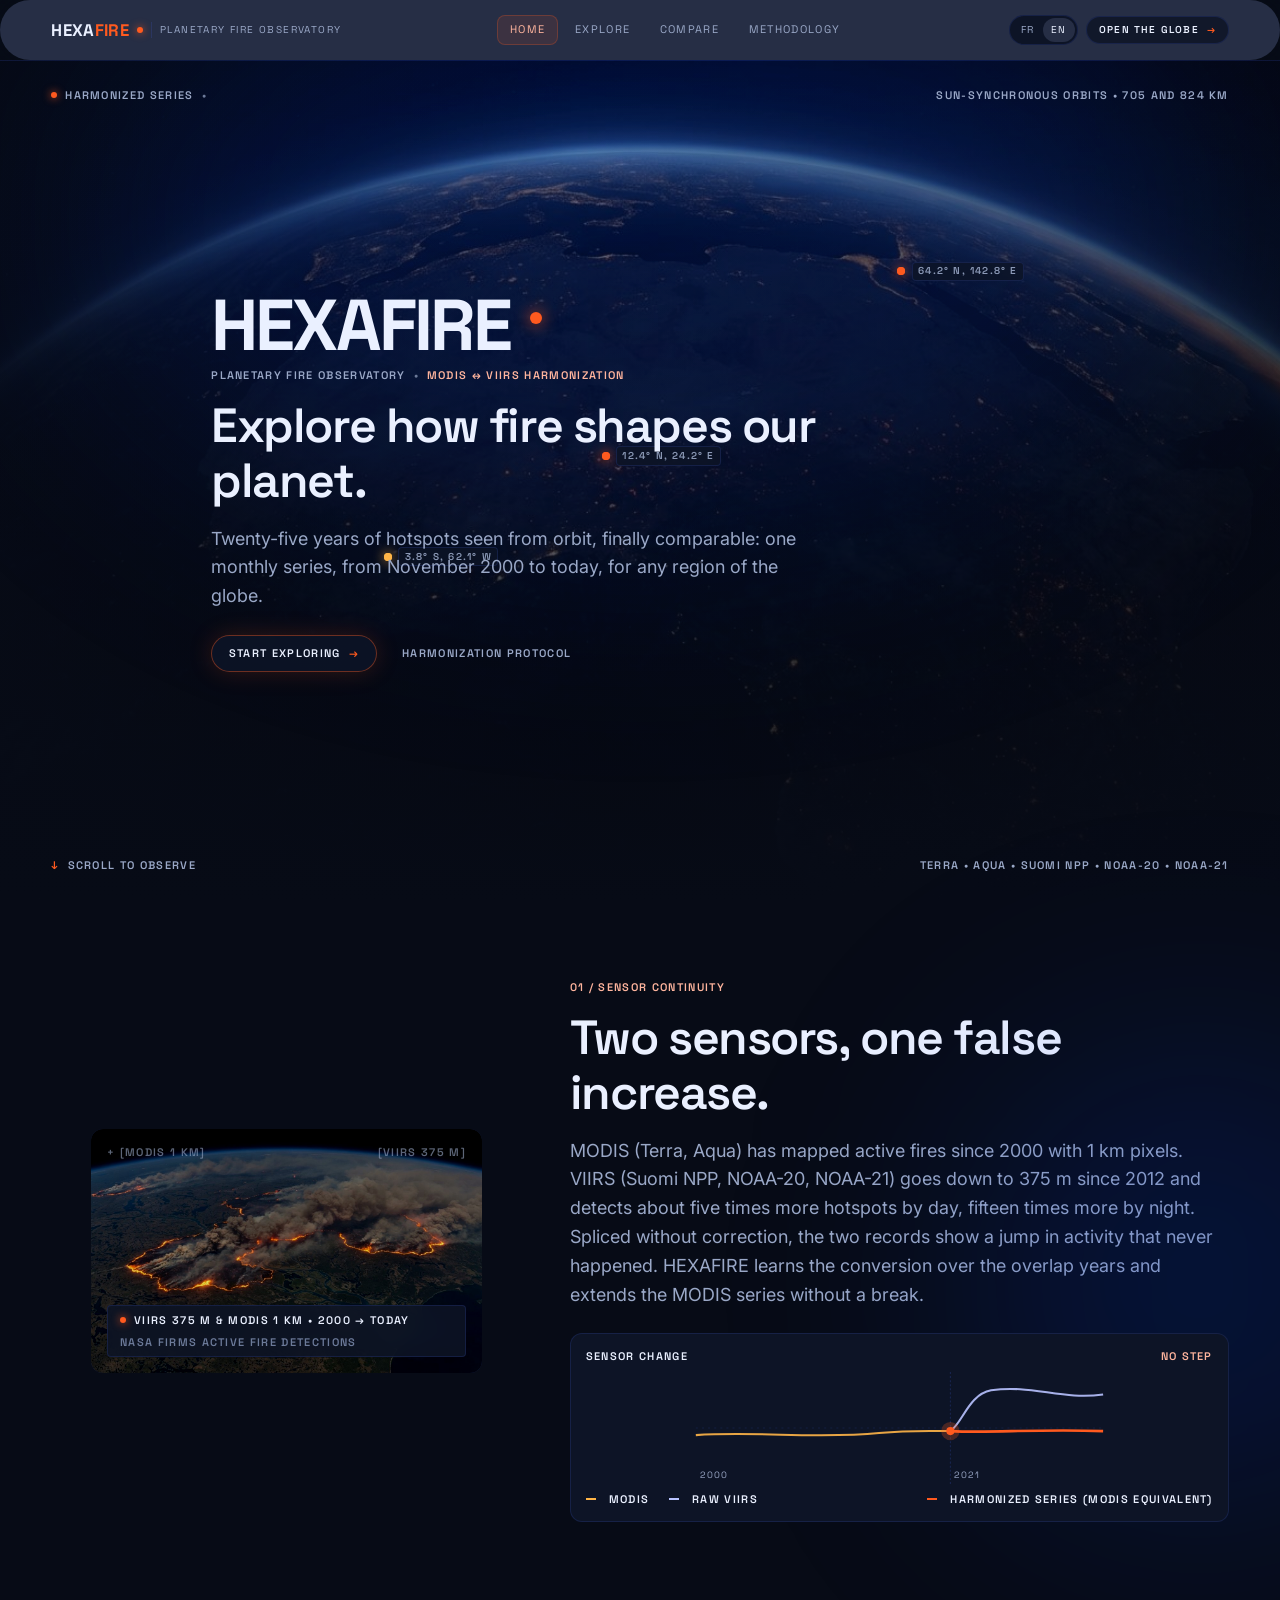
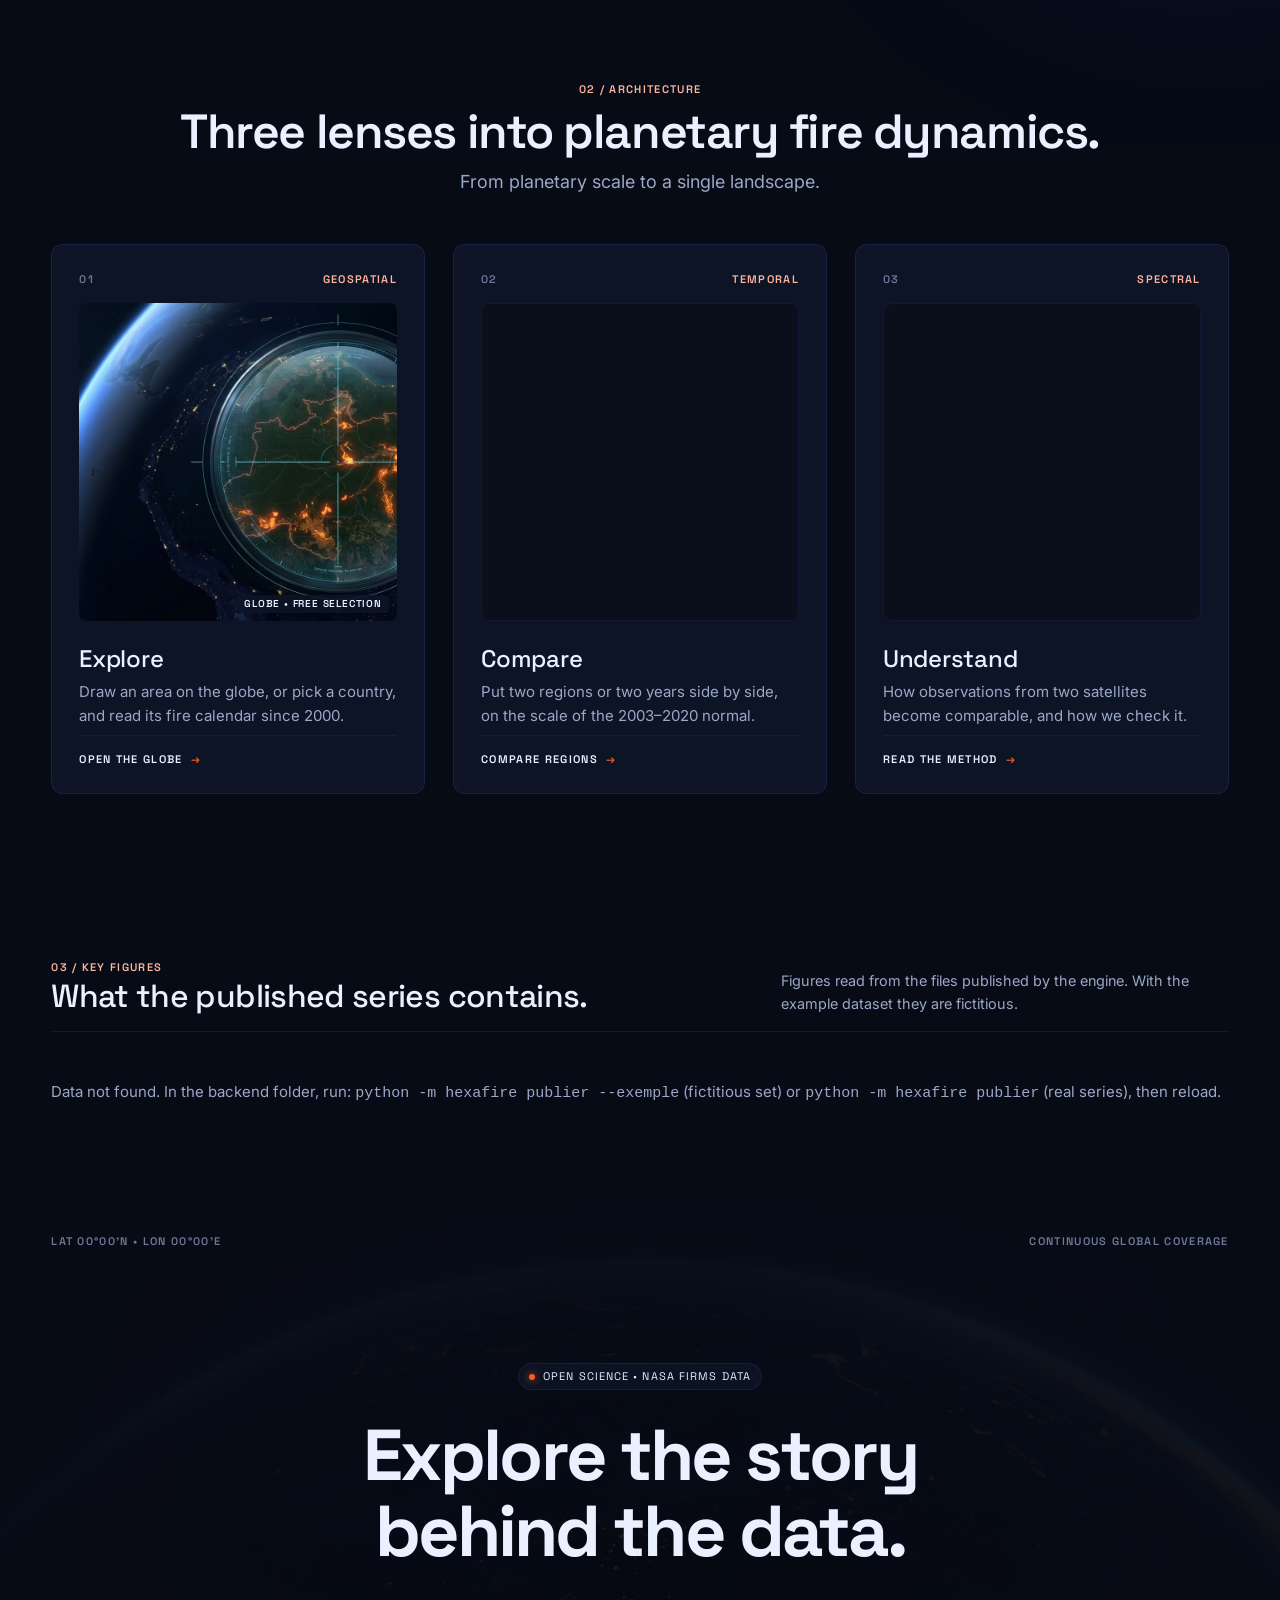
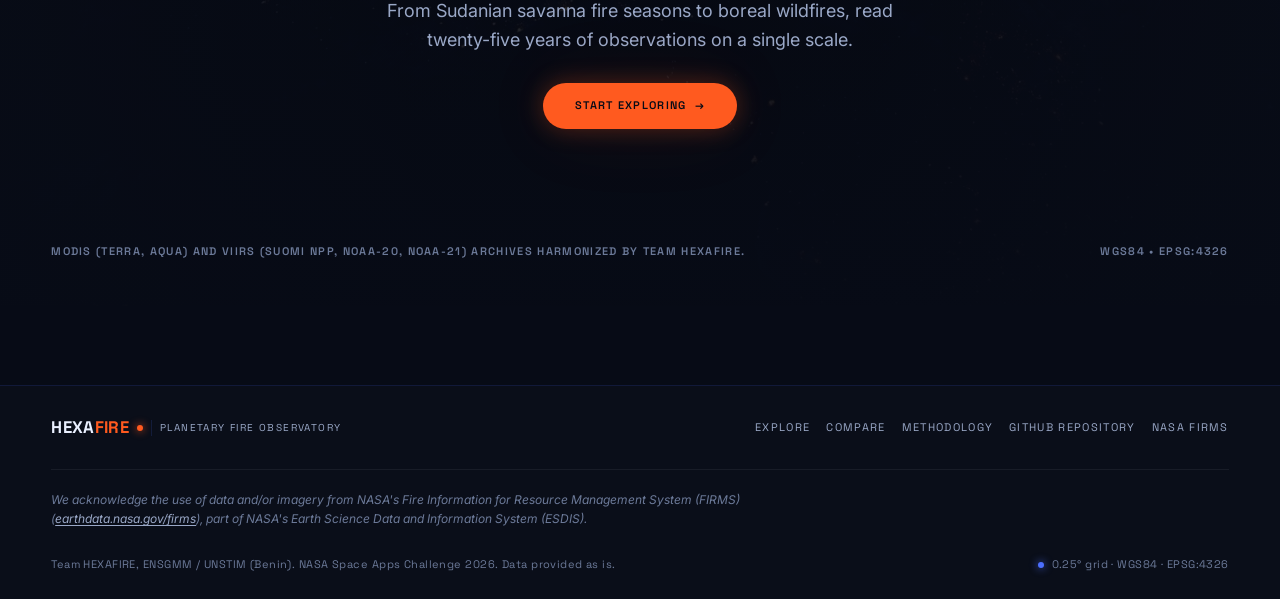
==== frontend/index.html @ 4bfbbeb6 "HEXAFIRE v2 : globe interactif, moteur adapté" ====
<!doctype html>
<html lang="fr">
<head>
  <meta charset="utf-8">
  <meta name="viewport" content="width=device-width, initial-scale=1">
  <title data-i18n-doc="home.doc">HEXAFIRE · Observatoire planétaire des feux</title>
  <meta name="description" content="HEXAFIRE : points chauds MODIS et VIIRS harmonisés, une seule série mensuelle de 2000 à aujourd'hui sur un globe interactif.">
  <link rel="icon" href="public/assets/icons/favicon.svg" type="image/svg+xml">
  <link rel="preconnect" href="https://fonts.googleapis.com"><link rel="preconnect" href="https://fonts.gstatic.com" crossorigin>
  <link href="https://fonts.googleapis.com/css2?family=Inter:wght@400;500;600&family=Space+Grotesk:wght@500;600;700&display=swap" rel="stylesheet">
  <link rel="stylesheet" href="src/styles/base.css">
  <link rel="stylesheet" href="src/styles/home.css">
</head>
<body data-page="home">
<header id="shell-header" class="site-header"></header>

<main class="home">
  <!-- 1. Héros -->
  <section class="hero">
    <img class="hero-bg" src="public/assets/images/earth-orbit.jpg" alt="" aria-hidden="true">
    <div class="hero-veil"></div>
    <div class="glow orbital" style="top:-10rem;left:50%;width:70rem;height:40rem;transform:translateX(-50%)"></div>
    <div class="hero-pips" aria-hidden="true">
      <span style="top:46%;left:47%"><i></i><b>12.4° N, 24.2° E</b></span>
      <span style="top:58%;left:30%"><i class="amber"></i><b>3.8° S, 62.1° W</b></span>
      <span style="top:24%;right:20%"><i></i><b>64.2° N, 142.8° E</b></span>
    </div>
    <div class="wrap hero-top telemetry">
      <span class="row"><span class="pip"></span><span data-i18n="home.top_left"></span><span class="dim">•</span><span class="soft" id="hero-months"></span></span>
      <span class="row hide-sm"><span data-i18n="home.top_right"></span></span>
    </div>
    <div class="wrap hero-body">
      <div class="brand-block">
        <div class="row"><span class="display">HEXAFIRE</span><span class="pip big"></span></div>
        <div class="telemetry row"><span data-i18n="shell.sub"></span><span class="dim">•</span><span class="soft" data-i18n="home.tagline"></span></div>
      </div>
      <h1 class="headline-xl" data-i18n="home.h1"></h1>
      <p class="lead" data-i18n="home.lead"></p>
      <div class="row hero-cta">
        <a class="btn btn-ember" href="explore.html"><span data-i18n="home.cta"></span><span class="arrow">→</span></a>
        <a class="btn btn-text" href="methodology.html" data-i18n="home.cta2"></a>
      </div>
    </div>
    <div class="wrap hero-bottom telemetry">
      <span class="row"><span class="bounce fire">↓</span><span data-i18n="home.scroll"></span></span>
      <span>TERRA • AQUA • SUOMI NPP • NOAA-20 • NOAA-21</span>
    </div>
  </section>

  <!-- 2. Le problème -->
  <section class="section wrap problem">
    <div class="glow orbital" style="right:-10rem;top:20%;width:30rem;height:30rem"></div>
    <div class="grid problem-grid">
      <figure class="card flat media">
        <img src="public/assets/images/wildfire-orbit.jpg" alt="" loading="lazy">
        <figcaption class="telemetry"><span class="row"><span class="pip pulse"></span><span data-i18n="home.fig1"></span></span><span class="dim" data-i18n="home.fig1b"></span></figcaption>
        <span class="tick tl telemetry">+ [MODIS 1 KM]</span><span class="tick tr telemetry">[VIIRS 375 M]</span>
      </figure>
      <div class="stack problem-text">
        <span class="eyebrow telemetry" data-i18n="home.s1_eyebrow"></span>
        <h2 class="headline-xl" data-i18n="home.s1_title"></h2>
        <p class="lead" data-i18n="home.s1_text"></p>
        <div class="card flat conv">
          <div class="row between telemetry"><span data-i18n="home.conv_title"></span><span class="soft" data-i18n="home.conv_right"></span></div>
          <svg viewBox="0 0 400 110" class="conv-svg" aria-hidden="true">
            <line x1="0" x2="400" y1="55" y2="55" stroke="rgba(76,111,255,.12)" stroke-dasharray="2 4"/>
            <line x1="250" x2="250" y1="0" y2="110" stroke="rgba(76,111,255,.2)" stroke-dasharray="2 2"/>
            <path d="M0 62 C 60 58, 120 66, 180 60 C 210 57, 230 58, 250 58" fill="none" stroke="#ffb547" stroke-width="2" opacity=".9"/>
            <path d="M250 58 C 262 50, 268 22, 290 18 C 330 12, 360 28, 400 22" fill="none" stroke="#b8c3ff" stroke-width="2" opacity=".9"/>
            <path d="M250 58 C 290 60, 330 56, 400 58" fill="none" stroke="#ff5a1f" stroke-width="2.6"/>
            <circle cx="250" cy="58" r="4" fill="#ff5a1f"/><circle cx="250" cy="58" r="9" fill="#ff5a1f" fill-opacity=".25"/>
            <text x="254" y="104" fill="#9aa8c7" font-size="9" font-family="Space Grotesk" letter-spacing="1">2021</text>
            <text x="4" y="104" fill="#9aa8c7" font-size="9" font-family="Space Grotesk" letter-spacing="1">2000</text>
          </svg>
          <div class="row between telemetry conv-legend">
            <span class="row"><span class="sw" style="background:#ffb547"></span>MODIS<span class="sw" style="background:#b8c3ff;margin-left:.75rem"></span><span data-i18n="home.conv_raw"></span></span>
            <span class="row starlight"><span class="sw" style="background:#ff5a1f"></span><span data-i18n="home.conv_harm"></span></span>
          </div>
        </div>
      </div>
    </div>
  </section>

  <!-- 3. Trois regards -->
  <section class="section wrap lenses">
    <div class="center stack" style="align-items:center;margin-bottom:var(--space-xl)">
      <span class="eyebrow telemetry" data-i18n="home.s2_eyebrow"></span>
      <h2 class="headline-xl" data-i18n="home.s2_title"></h2>
      <p class="lead" data-i18n="home.s2_text"></p>
    </div>
    <div class="grid grid-3">
      <a class="card lens" href="explore.html">
        <div class="row between telemetry"><span class="dim">01</span><span class="soft" data-i18n="home.l1_tag"></span></div>
        <div class="lens-visual"><img src="public/assets/images/earth-reticle.jpg" alt="" loading="lazy"><span class="tag telemetry" data-i18n="home.l1_cap"></span></div>
        <h3 class="headline-md" data-i18n="home.l1_title"></h3>
        <p class="muted" data-i18n="home.l1_text"></p>
        <span class="lens-link telemetry"><span data-i18n="home.l1_link"></span><span class="arrow fire">→</span></span>
      </a>
      <a class="card lens" href="compare.html">
        <div class="row between telemetry"><span class="dim">02</span><span class="soft" data-i18n="home.l2_tag"></span></div>
        <div class="lens-visual matrix" id="lens-matrix"></div>
        <h3 class="headline-md" data-i18n="home.l2_title"></h3>
        <p class="muted" data-i18n="home.l2_text"></p>
        <span class="lens-link telemetry"><span data-i18n="home.l2_link"></span><span class="arrow fire">→</span></span>
      </a>
      <a class="card lens" href="methodology.html">
        <div class="row between telemetry"><span class="dim">03</span><span class="soft" data-i18n="home.l3_tag"></span></div>
        <div class="lens-visual chart" id="lens-validation"></div>
        <h3 class="headline-md" data-i18n="home.l3_title"></h3>
        <p class="muted" data-i18n="home.l3_text"></p>
        <span class="lens-link telemetry"><span data-i18n="home.l3_link"></span><span class="arrow fire">→</span></span>
      </a>
    </div>
  </section>

  <!-- 4. Chiffres clés (depuis index.json) -->
  <section class="section wrap figures">
    <div class="section-head">
      <div><span class="eyebrow telemetry" data-i18n="home.s3_eyebrow"></span><h2 class="headline-lg" data-i18n="home.s3_title"></h2></div>
      <p data-i18n="home.s3_text"></p>
    </div>
    <div class="grid grid-4" id="figures"></div>
  </section>

  <!-- 5. Appel final -->
  <section class="final">
    <img class="hero-bg" src="public/assets/images/earth-orbit.jpg" alt="" aria-hidden="true" loading="lazy">
    <div class="final-veil"></div>
    <div class="wrap telemetry row between dim"><span>LAT 00°00'N • LON 00°00'E</span><span data-i18n="home.final_top"></span></div>
    <div class="wrap final-body">
      <span class="chip starlight"><span class="pip pulse"></span><span data-i18n="home.final_chip"></span></span>
      <h2 class="display" data-i18n="home.final_title"></h2>
      <p class="lead" data-i18n="home.final_text"></p>
      <a class="btn btn-primary" href="explore.html" style="padding:.9rem 2rem"><span data-i18n="home.cta"></span><span class="arrow">→</span></a>
    </div>
    <div class="wrap telemetry row between dim"><span data-i18n="home.final_bottom"></span><span>WGS84 • EPSG:4326</span></div>
  </section>
</main>

<footer id="shell-footer" class="site-footer"></footer>
<script type="module" src="src/pages/Home/home.js"></script>
</body>
</html>
---- frontend/src/styles/base.css ----
/* HEXAFIRE, styles communs : remise à zéro, typographie, coquille (en-tête, pied), composants. */
@import url("tokens.css");

*, *::before, *::after { box-sizing: border-box; }
html { -webkit-text-size-adjust: 100%; scroll-behavior: smooth; }
body {
  margin: 0; min-height: 100vh; background: var(--void); color: var(--starlight);
  font-family: var(--font-body); font-size: 15px; line-height: 1.6; -webkit-font-smoothing: antialiased;
  overscroll-behavior-y: none;
}
body.noscroll { overflow: hidden; }
img, svg, canvas { display: block; max-width: 100%; }
a { color: inherit; text-decoration: none; }
button { font: inherit; color: inherit; background: none; border: 0; cursor: pointer; padding: 0; }
button:disabled { opacity: .45; cursor: default; }
input, select, textarea { font: inherit; color: var(--starlight); }
h1, h2, h3, h4 { font-family: var(--font-display); margin: 0; letter-spacing: -0.02em; line-height: 1.15; }
p { margin: 0; }
::selection { background: var(--fire); color: var(--void); }
:focus-visible { outline: 2px solid var(--orbital); outline-offset: 2px; border-radius: var(--r); }
[hidden] { display: none !important; }

/* ---------- Typographie utilitaire ---------- */
.display { font-family: var(--font-display); font-weight: 700; font-size: clamp(2.5rem, 6vw, 4.5rem); letter-spacing: -0.04em; line-height: 1.05; }
.headline-xl { font-family: var(--font-display); font-weight: 600; font-size: clamp(2rem, 4vw, 3rem); letter-spacing: -0.03em; line-height: 1.15; }
.headline-lg { font-family: var(--font-display); font-weight: 500; font-size: clamp(1.5rem, 2.6vw, 2rem); letter-spacing: -0.02em; }
.headline-md { font-family: var(--font-display); font-weight: 500; font-size: 1.5rem; letter-spacing: -0.01em; }
.lead { font-size: 1.125rem; line-height: 1.6; color: var(--atmosphere); }
.muted { color: var(--atmosphere); }
.dim { color: var(--atmosphere-dim); }
.telemetry { font-family: var(--font-mono); font-size: 11px; font-weight: 600; letter-spacing: 0.12em; text-transform: uppercase; line-height: 1.3; }
.caps { font-family: var(--font-mono); font-size: 12px; font-weight: 500; letter-spacing: 0.08em; text-transform: uppercase; }
.num { font-family: var(--font-display); font-variant-numeric: tabular-nums; }
.fire { color: var(--fire); } .amber { color: var(--amber); } .orbital { color: var(--orbital-soft); } .soft { color: var(--fire-soft); }

/* ---------- Mise en page ---------- */
.wrap { width: 100%; max-width: var(--content-max); margin-inline: auto; padding-inline: var(--margin); }
.section { padding-block: var(--space-2xl); }
.section-head { display: flex; flex-wrap: wrap; align-items: flex-end; justify-content: space-between; gap: var(--space-md); padding-bottom: var(--space-md); border-bottom: 1px solid var(--hairline); margin-bottom: var(--space-xl); }
.section-head p { max-width: 28rem; color: var(--atmosphere); font-size: .9rem; }
.eyebrow { display: inline-flex; align-items: center; gap: var(--space-sm); color: var(--fire-soft); }
.grid { display: grid; gap: var(--space-lg); }
.grid-2 { grid-template-columns: repeat(auto-fit, minmax(min(100%, 20rem), 1fr)); }
.grid-3 { grid-template-columns: repeat(auto-fit, minmax(min(100%, 17rem), 1fr)); }
.grid-4 { grid-template-columns: repeat(auto-fit, minmax(min(100%, 11rem), 1fr)); }
.row { display: flex; flex-wrap: wrap; align-items: center; gap: var(--space-sm); }
.between { justify-content: space-between; }
.center { justify-content: center; text-align: center; }
.stack { display: flex; flex-direction: column; gap: var(--space-sm); }

/* ---------- Pastilles / puces ---------- */
.pip { display: inline-block; width: 6px; height: 6px; border-radius: 50%; background: var(--fire); box-shadow: 0 0 8px var(--fire); flex: none; }
.pip.amber { background: var(--amber); box-shadow: 0 0 8px var(--amber); }
.pip.orbital { background: var(--orbital); box-shadow: 0 0 8px var(--orbital); }
.pip.pulse { animation: pulse 2s ease-in-out infinite; }
@keyframes pulse { 0%, 100% { opacity: 1; } 50% { opacity: .35; } }
@keyframes ping { 0% { transform: scale(1); opacity: .8; } 100% { transform: scale(2.6); opacity: 0; } }
.chip { display: inline-flex; align-items: center; gap: var(--space-sm); padding: .3rem .7rem; border-radius: var(--r-full); background: rgba(13, 20, 38, .8); box-shadow: inset 0 0 0 1px var(--border-orbital); backdrop-filter: blur(8px); font-family: var(--font-mono); font-size: 11px; letter-spacing: .1em; text-transform: uppercase; color: var(--atmosphere); white-space: nowrap; }
.chip.fire { color: var(--fire); box-shadow: inset 0 0 0 1px var(--border-thermal); background: rgba(255, 90, 31, .08); }
.chip.starlight { color: var(--starlight); }
.tag { display: inline-block; padding: .15rem .45rem; border-radius: var(--r); background: var(--surface-highest); font-family: var(--font-mono); font-size: 10px; letter-spacing: .08em; text-transform: uppercase; color: var(--atmosphere); }
.tag.fire { background: rgba(255, 90, 31, .18); color: var(--fire-soft); }
.tag.orbital { background: rgba(76, 111, 255, .18); color: var(--orbital-soft); }

/* ---------- Boutons ---------- */
.btn { display: inline-flex; align-items: center; justify-content: center; gap: var(--space-sm); padding: .6rem 1.1rem; border-radius: var(--r-full); font-family: var(--font-mono); font-size: 11px; font-weight: 600; letter-spacing: .12em; text-transform: uppercase; transition: box-shadow .25s, background .25s, color .25s, transform .15s; white-space: nowrap; }
.btn-primary { background: var(--fire); color: var(--void); box-shadow: var(--glow-fire); }
.btn-primary:hover:not(:disabled) { box-shadow: var(--glow-fire-strong); filter: brightness(1.08); }
.btn-ghost { background: rgba(13, 20, 38, .85); color: var(--starlight); box-shadow: inset 0 0 0 1px var(--border-orbital); }
.btn-ghost:hover:not(:disabled) { box-shadow: inset 0 0 0 1px var(--border-orbital-strong), var(--glow-orbital); }
.btn-ember { background: rgba(13, 20, 38, .9); color: var(--starlight); box-shadow: inset 0 0 0 1px rgba(255, 90, 31, .4), 0 0 24px rgba(255, 90, 31, .18); }
.btn-ember:hover:not(:disabled) { box-shadow: inset 0 0 0 1px rgba(255, 90, 31, .8), 0 0 36px rgba(255, 90, 31, .35); }
.btn-text { color: var(--atmosphere); padding-inline: .6rem; }
.btn-text:hover:not(:disabled) { color: var(--starlight); }
.btn-sm { padding: .4rem .8rem; font-size: 10px; }
.btn .arrow { color: var(--fire); transition: transform .2s; }
.btn:hover .arrow { transform: translateX(3px); }
.btn-primary .arrow { color: var(--void); }
.icon-btn { width: 2rem; height: 2rem; border-radius: var(--r-lg); display: inline-grid; place-items: center; color: var(--atmosphere); transition: background .2s, color .2s; }
.icon-btn:hover:not(:disabled) { background: var(--surface-high); color: var(--starlight); }
.icon-btn svg { width: 18px; height: 18px; }

/* Segments (groupes d'options) */
.seg { display: inline-flex; align-items: center; gap: 2px; padding: 3px; border-radius: var(--r-xl); background: rgba(13, 20, 38, .9); box-shadow: inset 0 0 0 1px var(--border-orbital); backdrop-filter: blur(12px); }
.seg button { display: inline-flex; align-items: center; gap: .4rem; padding: .4rem .75rem; border-radius: var(--r-lg); font-family: var(--font-mono); font-size: 11px; letter-spacing: .1em; text-transform: uppercase; color: var(--atmosphere); transition: background .2s, color .2s, box-shadow .2s; }
.seg button svg { width: 16px; height: 16px; }
.seg button:hover:not(:disabled) { color: var(--starlight); background: rgba(38, 46, 69, .5); }
.seg button.active { color: var(--starlight); background: var(--surface-highest); }
.seg button.active svg { color: var(--fire); }
.seg.thermal button.active { background: var(--fire); color: var(--void); box-shadow: 0 0 14px rgba(255, 90, 31, .35); }
.seg.thermal button.active svg { color: var(--void); }

/* ---------- Champs ---------- */
.field { display: flex; flex-direction: column; gap: .3rem; min-width: 0; }
.field > span { font-family: var(--font-mono); font-size: 10px; letter-spacing: .1em; text-transform: uppercase; color: var(--atmosphere); }
.input, .select { width: 100%; min-width: 0; padding: .5rem .7rem; border-radius: var(--r-md); background: var(--void); border: 1px solid var(--border-orbital); color: var(--starlight); font-family: var(--font-mono); font-size: 13px; transition: border-color .2s, box-shadow .2s; }
.input:focus, .select:focus { outline: none; border-color: var(--orbital); box-shadow: 0 0 0 3px rgba(76, 111, 255, .15); }
.select { appearance: none; background-image: linear-gradient(45deg, transparent 50%, var(--atmosphere) 50%), linear-gradient(135deg, var(--atmosphere) 50%, transparent 50%); background-position: calc(100% - 14px) 55%, calc(100% - 9px) 55%; background-size: 5px 5px; background-repeat: no-repeat; padding-right: 1.8rem; }
.select option { background: var(--surface-low); color: var(--starlight); }
input[type="range"] { width: 100%; accent-color: var(--fire); }

/* ---------- Cartes / panneaux ---------- */
.card { position: relative; background: var(--surface-low); border-radius: var(--r-xl); box-shadow: inset 0 0 0 1px var(--border-orbital); padding: var(--space-lg); transition: box-shadow .3s; }
.card:hover { box-shadow: inset 0 0 0 1px var(--border-thermal); }
.card.flat:hover { box-shadow: inset 0 0 0 1px var(--border-orbital); }
.card-head { display: flex; align-items: center; justify-content: space-between; gap: var(--space-sm); margin-bottom: var(--space-md); }
.pane { background: rgba(13, 20, 38, .85); backdrop-filter: blur(16px); border-radius: var(--r-xl); box-shadow: inset 0 0 0 1px var(--border-orbital); }
.hr-gradient { height: 1px; background: linear-gradient(90deg, var(--border-orbital-strong), transparent); border: 0; margin: 0; }

/* Indicateurs */
.stat { display: flex; flex-direction: column; gap: .15rem; }
.stat .label { font-family: var(--font-mono); font-size: 10px; letter-spacing: .12em; text-transform: uppercase; color: var(--atmosphere); }
.stat .value { font-family: var(--font-display); font-size: 1.5rem; font-weight: 600; letter-spacing: -0.02em; line-height: 1.1; font-variant-numeric: tabular-nums; }
.stat .ctx { font-family: var(--font-mono); font-size: 11px; color: var(--atmosphere-dim); letter-spacing: .04em; }
.bar { width: 100%; height: 4px; border-radius: var(--r-full); background: var(--surface-highest); overflow: hidden; }
.bar > i { display: block; height: 100%; border-radius: var(--r-full); background: var(--fire); transition: width .5s ease; }

/* Tableaux */
table { width: 100%; border-collapse: collapse; font-size: .85rem; }
th, td { text-align: left; padding: .45rem .6rem; border-bottom: 1px solid var(--hairline); }
th { font-family: var(--font-mono); font-size: 10px; letter-spacing: .1em; text-transform: uppercase; color: var(--atmosphere); font-weight: 600; }
td.num, th.num { text-align: right; font-family: var(--font-mono); font-variant-numeric: tabular-nums; }
td.ok { color: #7ee2a0; } td.ko { color: var(--error); }

/* Infobulle */
#tooltip { position: fixed; z-index: 100; pointer-events: none; max-width: 280px; padding: .5rem .7rem; border-radius: var(--r-md); background: rgba(13, 20, 38, .96); color: var(--starlight); font-size: 12px; line-height: 1.45; box-shadow: inset 0 0 0 1px var(--border-orbital), 0 10px 30px rgba(0, 0, 0, .5); backdrop-filter: blur(10px); }
#tooltip strong { font-family: var(--font-display); }

/* Légendes */
.legend { display: flex; flex-wrap: wrap; gap: .4rem 1rem; font-family: var(--font-mono); font-size: 11px; color: var(--atmosphere); align-items: center; }
.legend i { display: inline-block; width: 12px; height: 12px; border-radius: 2px; vertical-align: middle; margin-right: 5px; box-shadow: inset 0 0 0 1px rgba(255, 255, 255, .12); }

/* Lueurs d'ambiance */
.glow { position: absolute; border-radius: 50%; pointer-events: none; filter: blur(120px); }
.glow.orbital { background: rgba(0, 58, 207, .18); }
.glow.fire { background: rgba(255, 90, 31, .12); }

/* ---------- Coquille : en-tête ---------- */
.site-header { position: sticky; top: 0; z-index: 50; background: rgba(7, 11, 22, .82); backdrop-filter: blur(20px); box-shadow: 0 1px 0 var(--border-orbital); }
.site-header .bar { height: 3.75rem; display: flex; align-items: center; justify-content: space-between; gap: var(--gutter); }
.brand { display: flex; align-items: center; gap: var(--space-sm); }
.brand .name { font-family: var(--font-display); font-weight: 700; letter-spacing: .02em; font-size: 1.05rem; color: var(--starlight); }
.brand .name b { color: var(--fire); font-weight: 700; }
.brand .sub { display: none; font-family: var(--font-mono); font-size: 10px; letter-spacing: .14em; text-transform: uppercase; color: var(--atmosphere); padding-left: var(--space-sm); border-left: 1px solid var(--border-orbital); }
.site-nav { display: none; align-items: center; gap: var(--space-xs); }
.site-nav a { padding: .4rem .8rem; border-radius: var(--r-lg); font-family: var(--font-mono); font-size: 11px; letter-spacing: .12em; text-transform: uppercase; color: var(--atmosphere); transition: color .2s, background .2s; }
.site-nav a:hover { color: var(--starlight); background: rgba(255, 255, 255, .04); }
.site-nav a[aria-current="page"] { color: var(--fire-soft); background: rgba(255, 90, 31, .1); box-shadow: inset 0 0 0 1px rgba(255, 90, 31, .25); }
.header-tools { display: flex; align-items: center; gap: var(--space-sm); }
.lang { display: inline-flex; padding: 3px; border-radius: var(--r-full); background: var(--surface-low); box-shadow: inset 0 0 0 1px var(--border-orbital); }
.lang button { padding: .25rem .55rem; border-radius: var(--r-full); font-family: var(--font-mono); font-size: 10px; letter-spacing: .1em; color: var(--atmosphere); }
.lang button.active { background: var(--surface-highest); color: var(--starlight); }
.menu-btn { display: inline-grid; }
.mobile-nav { display: none; flex-direction: column; padding: var(--space-sm) var(--margin) var(--space-md); gap: 2px; border-top: 1px solid var(--hairline); }
.mobile-nav.open { display: flex; }
.mobile-nav a { padding: .6rem .5rem; font-family: var(--font-mono); font-size: 12px; letter-spacing: .12em; text-transform: uppercase; color: var(--atmosphere); border-radius: var(--r-lg); }
.mobile-nav a[aria-current="page"] { color: var(--fire-soft); }
.banner-example { background: rgba(255, 181, 71, .12); color: var(--amber); text-align: center; padding: .35rem var(--margin); font-family: var(--font-mono); font-size: 11px; letter-spacing: .1em; text-transform: uppercase; box-shadow: inset 0 -1px 0 rgba(255, 181, 71, .25); }
@media (min-width: 768px) { .site-nav { display: flex; } .menu-btn { display: none; } .mobile-nav { display: none !important; } .brand .sub { display: inline; } }

/* ---------- Coquille : pied ---------- */
.site-footer { margin-top: var(--space-2xl); box-shadow: 0 -1px 0 var(--border-orbital); background: var(--surface-lowest); }
.site-footer .top { display: flex; flex-wrap: wrap; align-items: center; justify-content: space-between; gap: var(--space-md); padding-block: var(--space-lg); border-bottom: 1px solid var(--hairline); }
.site-footer .links { display: flex; flex-wrap: wrap; gap: var(--space-md); font-family: var(--font-mono); font-size: 11px; letter-spacing: .12em; text-transform: uppercase; }
.site-footer .links a { color: var(--atmosphere); } .site-footer .links a:hover { color: var(--starlight); }
.site-footer .bottom { display: flex; flex-wrap: wrap; justify-content: space-between; gap: var(--space-sm); padding-block: var(--space-lg); font-family: var(--font-mono); font-size: 11px; color: var(--atmosphere-dim); letter-spacing: .04em; line-height: 1.5; }
.site-footer .ack { max-width: 48rem; font-family: var(--font-body); font-size: 12px; color: var(--atmosphere-dim); font-style: italic; }
.site-footer .ack a { color: var(--atmosphere); text-decoration: underline; text-underline-offset: 2px; }

/* ---------- Divers ---------- */
.sr-only { position: absolute; width: 1px; height: 1px; overflow: hidden; clip: rect(0 0 0 0); white-space: nowrap; }
.notice { padding: var(--space-md); border-radius: var(--r-lg); background: rgba(255, 180, 171, .08); box-shadow: inset 0 0 0 1px rgba(255, 180, 171, .25); color: var(--error); font-size: .9rem; }
.notice code { font-family: var(--font-mono); color: var(--starlight); }
.skeleton { background: linear-gradient(90deg, var(--surface-low), var(--surface-high), var(--surface-low)); background-size: 200% 100%; animation: shimmer 1.6s infinite; border-radius: var(--r-lg); }
@keyframes shimmer { to { background-position: -200% 0; } }
@media (prefers-reduced-motion: reduce) { *, *::before, *::after { animation-duration: .01ms !important; transition-duration: .01ms !important; } html { scroll-behavior: auto; } }
---- frontend/src/styles/home.css ----
/* Page d'accueil éditoriale. */
.home { overflow: hidden; }
.hide-sm { display: none; } @media (min-width: 768px) { .hide-sm { display: flex; } }

/* Héros */
.hero { position: relative; min-height: calc(100vh - 3.75rem); display: flex; flex-direction: column; justify-content: space-between; overflow: hidden; }
.hero-bg { position: absolute; inset: 0; width: 100%; height: 100%; object-fit: cover; object-position: center; opacity: .75; filter: brightness(.9) contrast(1.08); }
.hero-veil { position: absolute; inset: 0; background: linear-gradient(to top, var(--void) 0%, rgba(7, 11, 22, .45) 45%, transparent 100%), linear-gradient(to right, rgba(7, 11, 22, .85), transparent 45%, rgba(7, 11, 22, .6)); }
.hero-pips { position: absolute; inset: 0; pointer-events: none; display: none; }
@media (min-width: 640px) { .hero-pips { display: block; } }
.hero-pips span { position: absolute; display: flex; align-items: center; gap: .4rem; }
.hero-pips i { position: relative; width: 8px; height: 8px; border-radius: 50%; background: var(--fire); box-shadow: 0 0 12px var(--fire); }
.hero-pips i::after { content: ""; position: absolute; inset: 0; border-radius: 50%; background: var(--fire); animation: ping 2.4s ease-out infinite; }
.hero-pips i.amber { background: var(--amber); box-shadow: 0 0 12px var(--amber); } .hero-pips i.amber::after { background: var(--amber); }
.hero-pips b { font-family: var(--font-mono); font-size: 10px; font-weight: 600; letter-spacing: .12em; color: rgba(154, 168, 199, .9); background: rgba(13, 20, 38, .8); padding: .1rem .4rem; border-radius: var(--r); box-shadow: inset 0 0 0 1px var(--border-orbital); backdrop-filter: blur(6px); }
.hero-top, .hero-bottom { position: relative; z-index: 2; display: flex; justify-content: space-between; align-items: center; gap: var(--space-md); color: var(--atmosphere); padding-block: var(--space-lg); }
.hero-body { position: relative; z-index: 2; display: flex; flex-direction: column; align-items: flex-start; gap: var(--space-md); max-width: 60rem; margin-block: auto; padding-block: var(--space-xl); }
.brand-block .pip.big { width: 12px; height: 12px; margin-left: .75rem; margin-top: -1rem; box-shadow: 0 0 16px var(--fire); }
.brand-block .telemetry { color: var(--atmosphere); margin-top: .25rem; }
.hero-body h1 { max-width: 44rem; }
.hero-body .lead { max-width: 38rem; }
.hero-cta { gap: var(--space-md); padding-top: var(--space-sm); }
.bounce { display: inline-block; animation: bounce 1.6s infinite; }
@keyframes bounce { 0%, 100% { transform: translateY(-2px); } 50% { transform: translateY(3px); } }

/* Le problème */
.problem { position: relative; }
.problem-grid { grid-template-columns: 1fr; align-items: center; }
@media (min-width: 1024px) { .problem-grid { grid-template-columns: 5fr 7fr; gap: var(--space-xl); } }
.media { padding: 0; overflow: hidden; }
.media img { width: 100%; aspect-ratio: 16 / 10; object-fit: cover; filter: brightness(.88) contrast(1.12); transition: transform .7s; }
.media:hover img { transform: scale(1.02); }
.media figcaption { position: absolute; left: var(--space-md); right: var(--space-md); bottom: var(--space-md); display: flex; flex-wrap: wrap; justify-content: space-between; gap: .5rem; padding: .5rem .8rem; border-radius: var(--r); background: rgba(13, 20, 38, .85); backdrop-filter: blur(8px); box-shadow: inset 0 0 0 1px var(--border-orbital); color: var(--starlight); }
.media .tick { position: absolute; top: var(--space-md); color: rgba(154, 168, 199, .6); } .media .tick.tl { left: var(--space-md); } .media .tick.tr { right: var(--space-md); }
.problem-text { gap: var(--space-md); }
.conv { padding: var(--space-md); margin-top: var(--space-sm); display: flex; flex-direction: column; gap: .5rem; }
.conv-svg { width: 100%; height: 7rem; overflow: visible; }
.conv-legend .sw { display: inline-block; width: 10px; height: 2px; margin-right: .3rem; vertical-align: middle; }
.conv-legend .starlight { color: var(--starlight); }

/* Trois regards */
.lenses .lead { max-width: 32rem; }
.lens { display: flex; flex-direction: column; gap: var(--space-sm); color: inherit; }
.lens-visual { position: relative; aspect-ratio: 1; border-radius: var(--r-lg); background: rgba(10, 14, 25, .8); box-shadow: inset 0 0 0 1px rgba(76, 111, 255, .1); overflow: hidden; margin: var(--space-sm) 0 var(--space-md); display: flex; align-items: center; justify-content: center; }
.lens-visual img { width: 100%; height: 100%; object-fit: cover; transition: transform .7s; }
.lens:hover .lens-visual img { transform: scale(1.05); }
.lens-visual .tag { position: absolute; right: .5rem; bottom: .5rem; background: rgba(13, 20, 38, .85); color: var(--starlight); }
.lens-visual.matrix { padding: var(--space-md); flex-direction: column; justify-content: center; gap: .5rem; }
.matrix .grid-m { display: grid; grid-template-columns: repeat(12, 1fr); gap: 3px; width: 100%; }
.matrix .grid-m i { display: block; height: 9px; border-radius: 2px; }
.matrix .axis { display: flex; justify-content: space-between; width: 100%; font-family: var(--font-mono); font-size: 10px; letter-spacing: .1em; color: var(--atmosphere-dim); text-transform: uppercase; }
.lens-visual.chart { padding: var(--space-md); flex-direction: column; }
.lens-visual.chart svg { width: 100%; height: auto; }
.lens-link { margin-top: auto; padding-top: var(--space-md); display: flex; align-items: center; gap: .5rem; color: var(--starlight); box-shadow: 0 -1px 0 rgba(76, 111, 255, .1); }
.lens:hover .lens-link .arrow { transform: translateX(3px); } .lens-link .arrow { transition: transform .2s; }

/* Chiffres clés */
.figures .card { display: flex; flex-direction: column; gap: .3rem; }
.figures .card .value { font-family: var(--font-display); font-size: 2.25rem; font-weight: 600; letter-spacing: -0.03em; line-height: 1; }
.figures .card .value small { font-size: 1rem; color: var(--atmosphere); margin-left: .25rem; }
.figures .card .label { font-family: var(--font-mono); font-size: 10px; letter-spacing: .12em; text-transform: uppercase; color: var(--atmosphere); }
.figures .card .ctx { font-size: .85rem; color: var(--atmosphere); }

/* Appel final */
.final { position: relative; min-height: 80vh; display: flex; flex-direction: column; justify-content: space-between; overflow: hidden; padding-block: var(--space-xl); }
.final .hero-bg { opacity: .5; object-position: bottom; filter: brightness(.75) contrast(1.15); }
.final-veil { position: absolute; inset: 0; background: linear-gradient(to bottom, var(--void), rgba(7, 11, 22, .6), rgba(7, 11, 22, .9)), radial-gradient(circle at center, transparent 0%, rgba(10, 14, 25, .85) 100%); }
.final .wrap { position: relative; z-index: 2; }
.final-body { display: flex; flex-direction: column; align-items: center; text-align: center; gap: var(--space-lg); max-width: 50rem; margin-block: auto; padding-block: var(--space-xl); }
.final-body .lead { max-width: 34rem; }
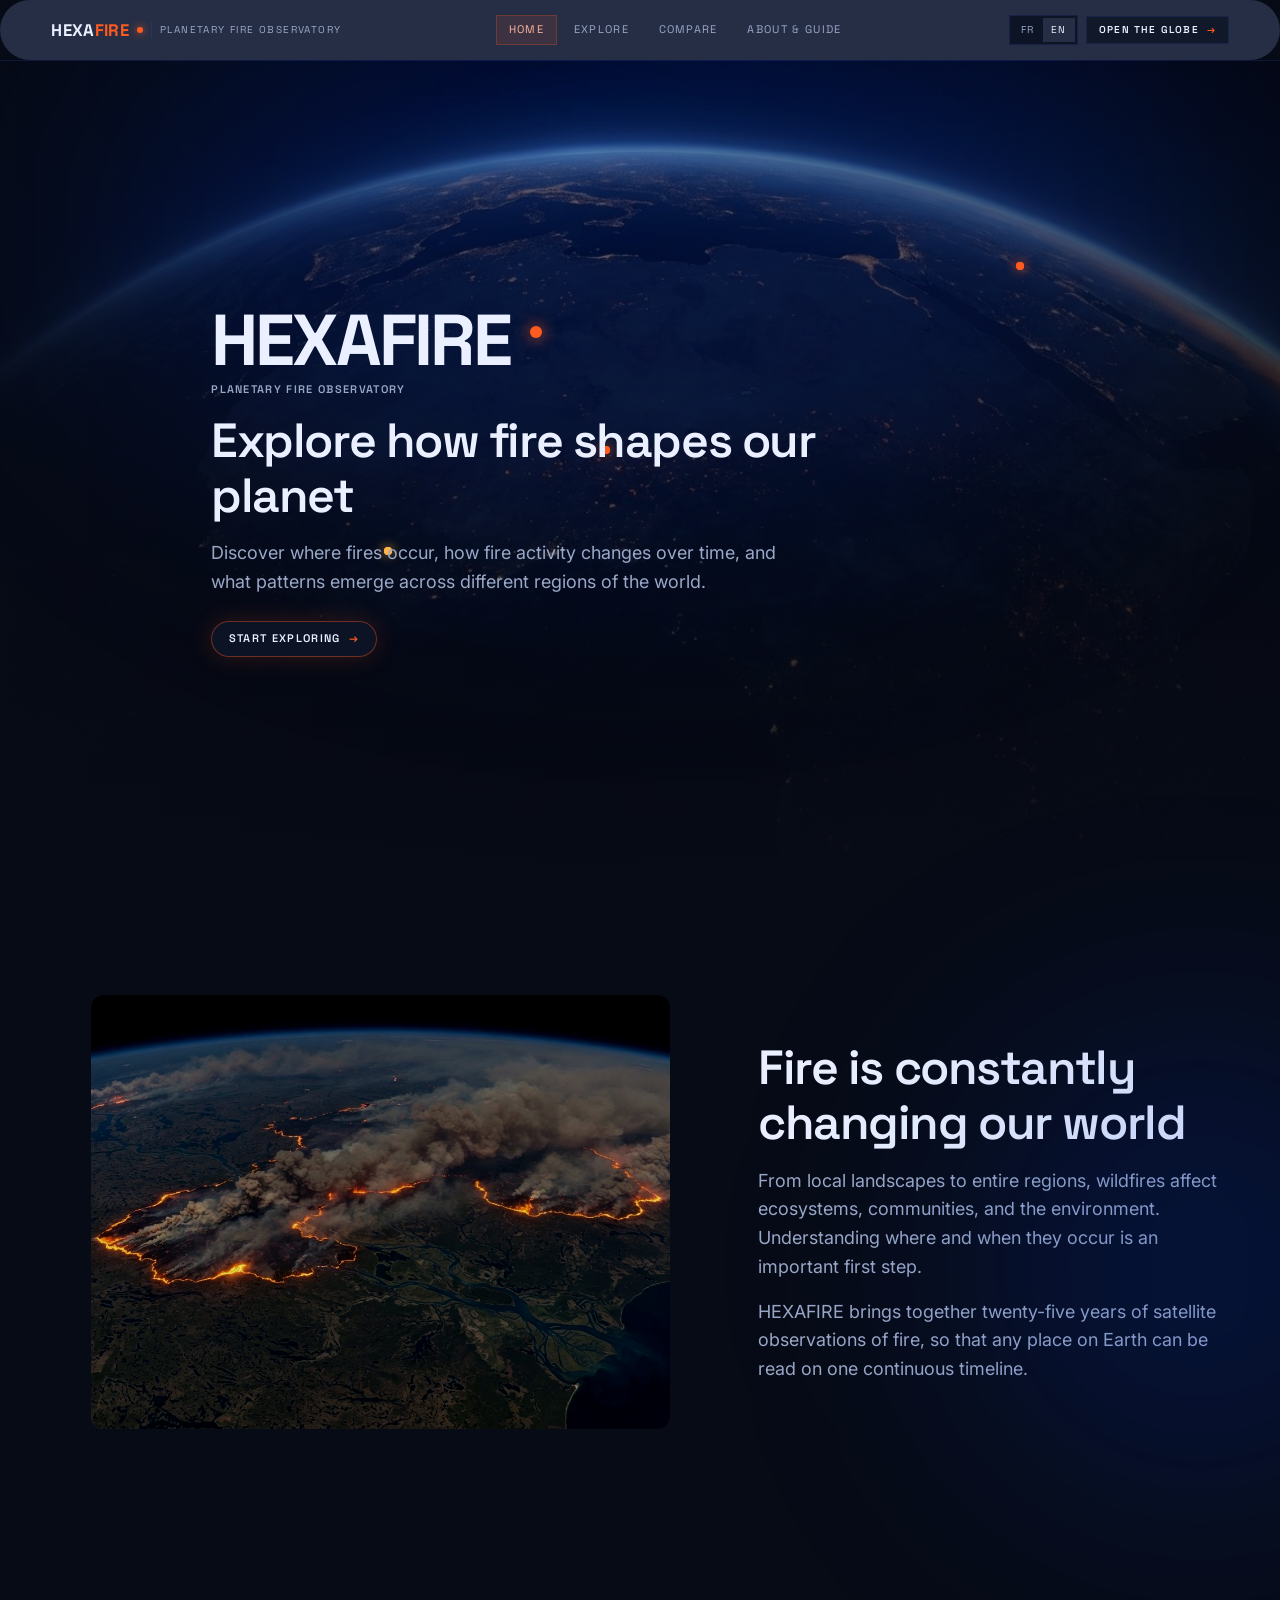
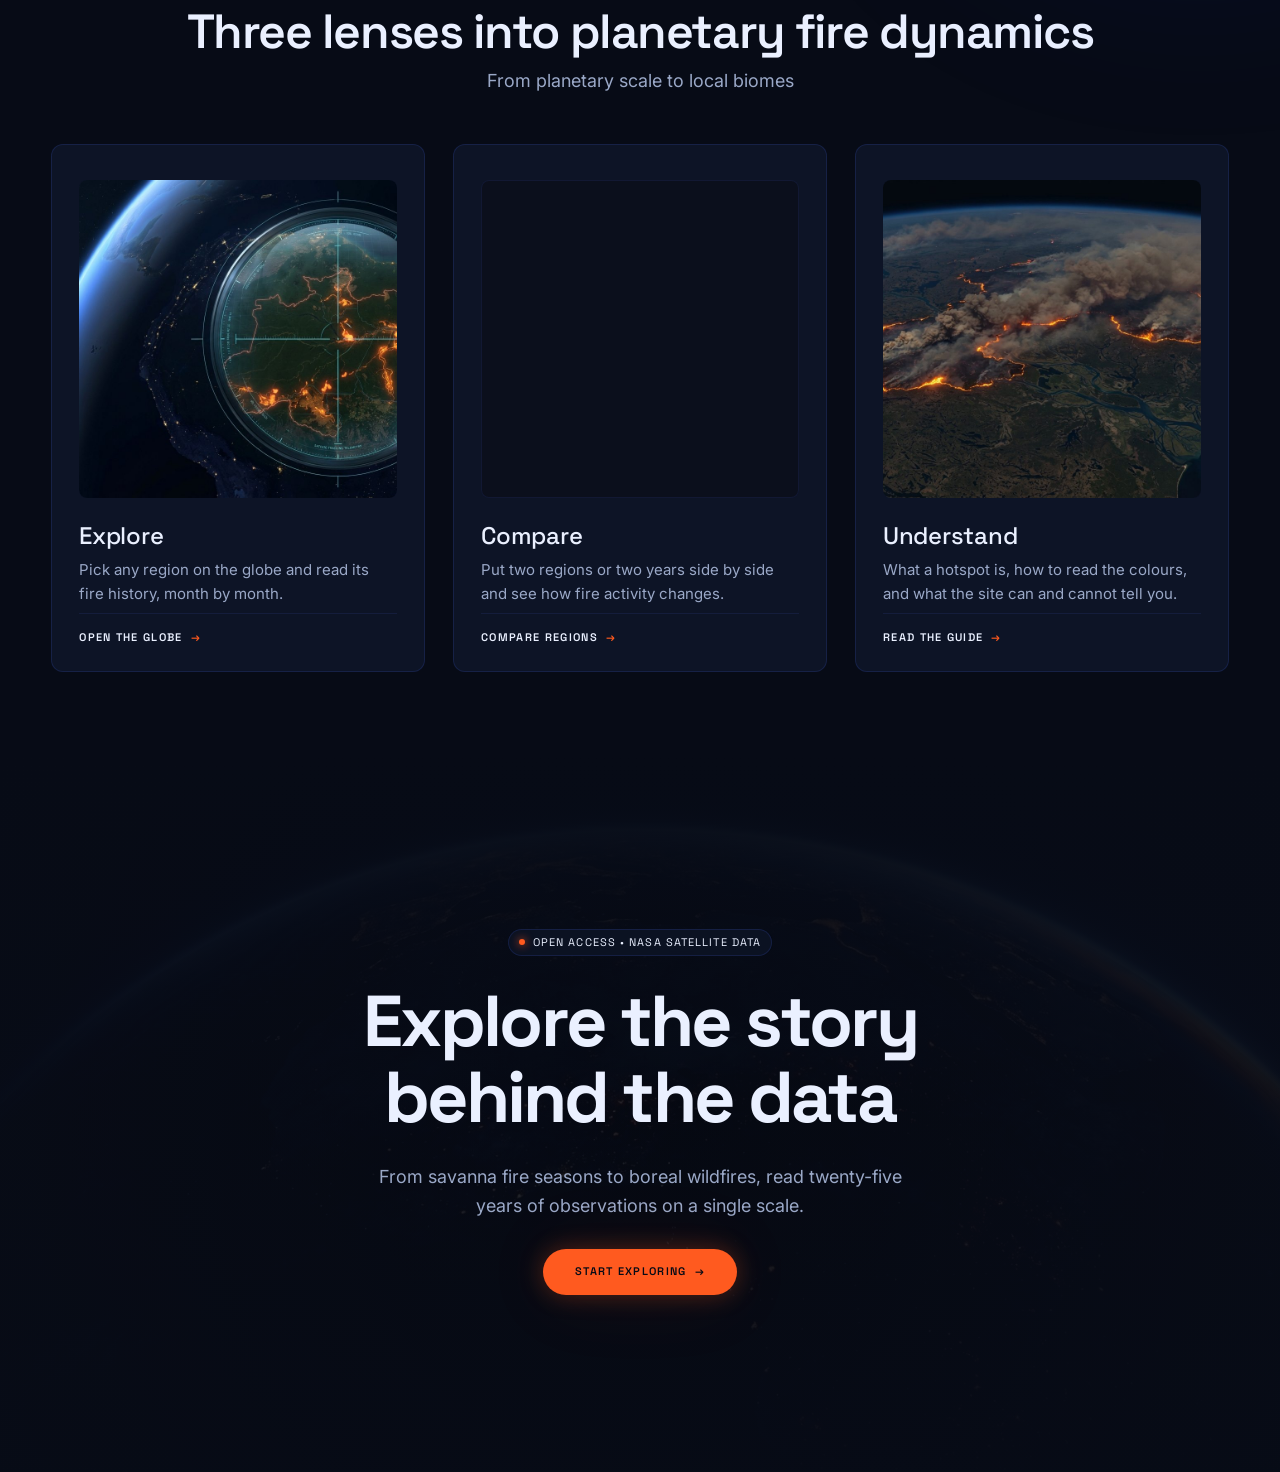
==== commit 81a749b0: "Site simplifié : accueil, Explore, Compare et guide en langage courant, anglais par défaut" ====
--- a/frontend/index.html
+++ b/frontend/index.html
@@ -1,9 +1,10 @@
 <!doctype html>
-<html lang="fr">
+<!-- Code written with the help of Claude (Anthropic), a Super Intelligence (SI) assistant, then run and tested by team HEXAFIRE. -->
+<html lang="en">
 <head>
   <meta charset="utf-8">
   <meta name="viewport" content="width=device-width, initial-scale=1">
-  <title data-i18n-doc="home.doc">HEXAFIRE · Observatoire planétaire des feux</title>
+  <title data-i18n-doc="home.doc">HEXAFIRE · Planetary fire observatory</title>
   <meta name="description" content="HEXAFIRE : points chauds MODIS et VIIRS harmonisés, une seule série mensuelle de 2000 à aujourd'hui sur un globe interactif.">
   <link rel="icon" href="public/assets/icons/favicon.svg" type="image/svg+xml">
   <link rel="preconnect" href="https://fonts.googleapis.com"><link rel="preconnect" href="https://fonts.gstatic.com" crossorigin>
@@ -21,29 +22,20 @@
     <div class="hero-veil"></div>
     <div class="glow orbital" style="top:-10rem;left:50%;width:70rem;height:40rem;transform:translateX(-50%)"></div>
     <div class="hero-pips" aria-hidden="true">
-      <span style="top:46%;left:47%"><i></i><b>12.4° N, 24.2° E</b></span>
-      <span style="top:58%;left:30%"><i class="amber"></i><b>3.8° S, 62.1° W</b></span>
-      <span style="top:24%;right:20%"><i></i><b>64.2° N, 142.8° E</b></span>
-    </div>
-    <div class="wrap hero-top telemetry">
-      <span class="row"><span class="pip"></span><span data-i18n="home.top_left"></span><span class="dim">•</span><span class="soft" id="hero-months"></span></span>
-      <span class="row hide-sm"><span data-i18n="home.top_right"></span></span>
+      <span style="top:46%;left:47%"><i></i></span>
+      <span style="top:58%;left:30%"><i class="amber"></i></span>
+      <span style="top:24%;right:20%"><i></i></span>
     </div>
     <div class="wrap hero-body">
       <div class="brand-block">
         <div class="row"><span class="display">HEXAFIRE</span><span class="pip big"></span></div>
-        <div class="telemetry row"><span data-i18n="shell.sub"></span><span class="dim">•</span><span class="soft" data-i18n="home.tagline"></span></div>
+        <div class="telemetry row"><span data-i18n="shell.sub"></span></div>
       </div>
       <h1 class="headline-xl" data-i18n="home.h1"></h1>
       <p class="lead" data-i18n="home.lead"></p>
       <div class="row hero-cta">
         <a class="btn btn-ember" href="explore.html"><span data-i18n="home.cta"></span><span class="arrow">→</span></a>
-        <a class="btn btn-text" href="methodology.html" data-i18n="home.cta2"></a>
       </div>
-    </div>
-    <div class="wrap hero-bottom telemetry">
-      <span class="row"><span class="bounce fire">↓</span><span data-i18n="home.scroll"></span></span>
-      <span>TERRA • AQUA • SUOMI NPP • NOAA-20 • NOAA-21</span>
     </div>
   </section>
 
@@ -53,30 +45,11 @@
     <div class="grid problem-grid">
       <figure class="card flat media">
         <img src="public/assets/images/wildfire-orbit.jpg" alt="" loading="lazy">
-        <figcaption class="telemetry"><span class="row"><span class="pip pulse"></span><span data-i18n="home.fig1"></span></span><span class="dim" data-i18n="home.fig1b"></span></figcaption>
-        <span class="tick tl telemetry">+ [MODIS 1 KM]</span><span class="tick tr telemetry">[VIIRS 375 M]</span>
       </figure>
       <div class="stack problem-text">
-        <span class="eyebrow telemetry" data-i18n="home.s1_eyebrow"></span>
         <h2 class="headline-xl" data-i18n="home.s1_title"></h2>
         <p class="lead" data-i18n="home.s1_text"></p>
-        <div class="card flat conv">
-          <div class="row between telemetry"><span data-i18n="home.conv_title"></span><span class="soft" data-i18n="home.conv_right"></span></div>
-          <svg viewBox="0 0 400 110" class="conv-svg" aria-hidden="true">
-            <line x1="0" x2="400" y1="55" y2="55" stroke="rgba(76,111,255,.12)" stroke-dasharray="2 4"/>
-            <line x1="250" x2="250" y1="0" y2="110" stroke="rgba(76,111,255,.2)" stroke-dasharray="2 2"/>
-            <path d="M0 62 C 60 58, 120 66, 180 60 C 210 57, 230 58, 250 58" fill="none" stroke="#ffb547" stroke-width="2" opacity=".9"/>
-            <path d="M250 58 C 262 50, 268 22, 290 18 C 330 12, 360 28, 400 22" fill="none" stroke="#b8c3ff" stroke-width="2" opacity=".9"/>
-            <path d="M250 58 C 290 60, 330 56, 400 58" fill="none" stroke="#ff5a1f" stroke-width="2.6"/>
-            <circle cx="250" cy="58" r="4" fill="#ff5a1f"/><circle cx="250" cy="58" r="9" fill="#ff5a1f" fill-opacity=".25"/>
-            <text x="254" y="104" fill="#9aa8c7" font-size="9" font-family="Space Grotesk" letter-spacing="1">2021</text>
-            <text x="4" y="104" fill="#9aa8c7" font-size="9" font-family="Space Grotesk" letter-spacing="1">2000</text>
-          </svg>
-          <div class="row between telemetry conv-legend">
-            <span class="row"><span class="sw" style="background:#ffb547"></span>MODIS<span class="sw" style="background:#b8c3ff;margin-left:.75rem"></span><span data-i18n="home.conv_raw"></span></span>
-            <span class="row starlight"><span class="sw" style="background:#ff5a1f"></span><span data-i18n="home.conv_harm"></span></span>
-          </div>
-        </div>
+        <p class="lead" data-i18n="home.s1_text2"></p>
       </div>
     </div>
   </section>
@@ -84,28 +57,24 @@
   <!-- 3. Trois regards -->
   <section class="section wrap lenses">
     <div class="center stack" style="align-items:center;margin-bottom:var(--space-xl)">
-      <span class="eyebrow telemetry" data-i18n="home.s2_eyebrow"></span>
       <h2 class="headline-xl" data-i18n="home.s2_title"></h2>
       <p class="lead" data-i18n="home.s2_text"></p>
     </div>
     <div class="grid grid-3">
       <a class="card lens" href="explore.html">
-        <div class="row between telemetry"><span class="dim">01</span><span class="soft" data-i18n="home.l1_tag"></span></div>
-        <div class="lens-visual"><img src="public/assets/images/earth-reticle.jpg" alt="" loading="lazy"><span class="tag telemetry" data-i18n="home.l1_cap"></span></div>
+        <div class="lens-visual"><img src="public/assets/images/earth-reticle.jpg" alt="" loading="lazy"></div>
         <h3 class="headline-md" data-i18n="home.l1_title"></h3>
         <p class="muted" data-i18n="home.l1_text"></p>
         <span class="lens-link telemetry"><span data-i18n="home.l1_link"></span><span class="arrow fire">→</span></span>
       </a>
       <a class="card lens" href="compare.html">
-        <div class="row between telemetry"><span class="dim">02</span><span class="soft" data-i18n="home.l2_tag"></span></div>
         <div class="lens-visual matrix" id="lens-matrix"></div>
         <h3 class="headline-md" data-i18n="home.l2_title"></h3>
         <p class="muted" data-i18n="home.l2_text"></p>
         <span class="lens-link telemetry"><span data-i18n="home.l2_link"></span><span class="arrow fire">→</span></span>
       </a>
       <a class="card lens" href="methodology.html">
-        <div class="row between telemetry"><span class="dim">03</span><span class="soft" data-i18n="home.l3_tag"></span></div>
-        <div class="lens-visual chart" id="lens-validation"></div>
+        <div class="lens-visual"><img src="public/assets/images/wildfire-orbit.jpg" alt="" loading="lazy"></div>
         <h3 class="headline-md" data-i18n="home.l3_title"></h3>
         <p class="muted" data-i18n="home.l3_text"></p>
         <span class="lens-link telemetry"><span data-i18n="home.l3_link"></span><span class="arrow fire">→</span></span>
@@ -113,27 +82,16 @@
     </div>
   </section>
 
-  <!-- 4. Chiffres clés (depuis index.json) -->
-  <section class="section wrap figures">
-    <div class="section-head">
-      <div><span class="eyebrow telemetry" data-i18n="home.s3_eyebrow"></span><h2 class="headline-lg" data-i18n="home.s3_title"></h2></div>
-      <p data-i18n="home.s3_text"></p>
-    </div>
-    <div class="grid grid-4" id="figures"></div>
-  </section>
-
   <!-- 5. Appel final -->
   <section class="final">
     <img class="hero-bg" src="public/assets/images/earth-orbit.jpg" alt="" aria-hidden="true" loading="lazy">
     <div class="final-veil"></div>
-    <div class="wrap telemetry row between dim"><span>LAT 00°00'N • LON 00°00'E</span><span data-i18n="home.final_top"></span></div>
     <div class="wrap final-body">
       <span class="chip starlight"><span class="pip pulse"></span><span data-i18n="home.final_chip"></span></span>
       <h2 class="display" data-i18n="home.final_title"></h2>
       <p class="lead" data-i18n="home.final_text"></p>
       <a class="btn btn-primary" href="explore.html" style="padding:.9rem 2rem"><span data-i18n="home.cta"></span><span class="arrow">→</span></a>
     </div>
-    <div class="wrap telemetry row between dim"><span data-i18n="home.final_bottom"></span><span>WGS84 • EPSG:4326</span></div>
   </section>
 </main>
 
--- a/frontend/src/styles/base.css
+++ b/frontend/src/styles/base.css
@@ -1,3 +1,4 @@
+/* Code written with the help of Claude (Anthropic), a Super Intelligence (SI) assistant, then run and tested by team HEXAFIRE. */
 /* HEXAFIRE, styles communs : remise à zéro, typographie, coquille (en-tête, pied), composants. */
 @import url("tokens.css");
 
@@ -174,3 +175,7 @@
 .skeleton { background: linear-gradient(90deg, var(--surface-low), var(--surface-high), var(--surface-low)); background-size: 200% 100%; animation: shimmer 1.6s infinite; border-radius: var(--r-lg); }
 @keyframes shimmer { to { background-position: -200% 0; } }
 @media (prefers-reduced-motion: reduce) { *, *::before, *::after { animation-duration: .01ms !important; transition-duration: .01ms !important; } html { scroll-behavior: auto; } }
+
+/* Barre de menus : rectangles simples, sans angles arrondis */
+.site-nav a, .lang, .lang button, .site-header .btn, .site-header .icon-btn, .mobile-nav a { border-radius: 0; }
+.site-footer { display: none; }
--- a/frontend/src/styles/home.css
+++ b/frontend/src/styles/home.css
@@ -1,3 +1,4 @@
+/* Code written with the help of Claude (Anthropic), a Super Intelligence (SI) assistant, then run and tested by team HEXAFIRE. */
 /* Page d'accueil éditoriale. */
 .home { overflow: hidden; }
 .hide-sm { display: none; } @media (min-width: 768px) { .hide-sm { display: flex; } }
@@ -26,9 +27,9 @@
 /* Le problème */
 .problem { position: relative; }
 .problem-grid { grid-template-columns: 1fr; align-items: center; }
-@media (min-width: 1024px) { .problem-grid { grid-template-columns: 5fr 7fr; gap: var(--space-xl); } }
+@media (min-width: 1024px) { .problem-grid { grid-template-columns: 7fr 5fr; gap: var(--space-xl); } }
 .media { padding: 0; overflow: hidden; }
-.media img { width: 100%; aspect-ratio: 16 / 10; object-fit: cover; filter: brightness(.88) contrast(1.12); transition: transform .7s; }
+.media img { width: 100%; aspect-ratio: 4 / 3; object-fit: cover; filter: brightness(.88) contrast(1.12); transition: transform .7s; }
 .media:hover img { transform: scale(1.02); }
 .media figcaption { position: absolute; left: var(--space-md); right: var(--space-md); bottom: var(--space-md); display: flex; flex-wrap: wrap; justify-content: space-between; gap: .5rem; padding: .5rem .8rem; border-radius: var(--r); background: rgba(13, 20, 38, .85); backdrop-filter: blur(8px); box-shadow: inset 0 0 0 1px var(--border-orbital); color: var(--starlight); }
 .media .tick { position: absolute; top: var(--space-md); color: rgba(154, 168, 199, .6); } .media .tick.tl { left: var(--space-md); } .media .tick.tr { right: var(--space-md); }
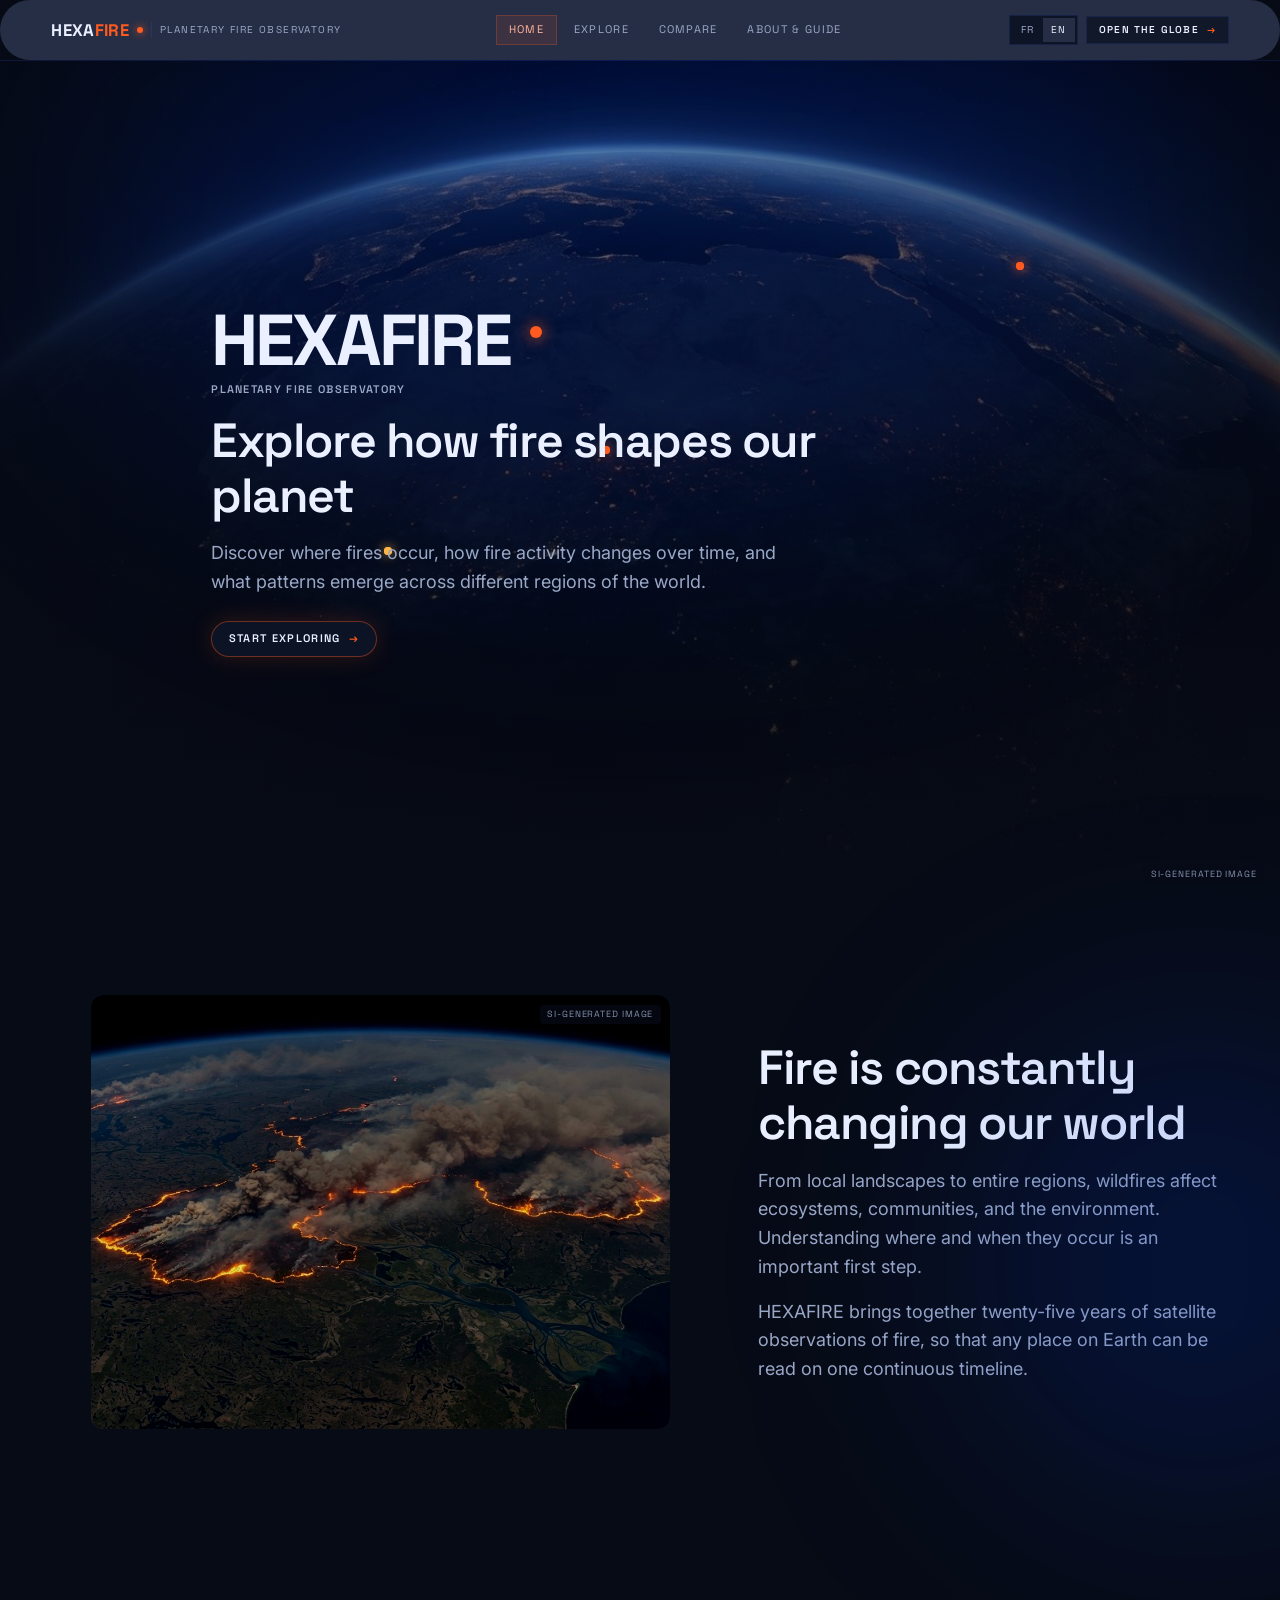
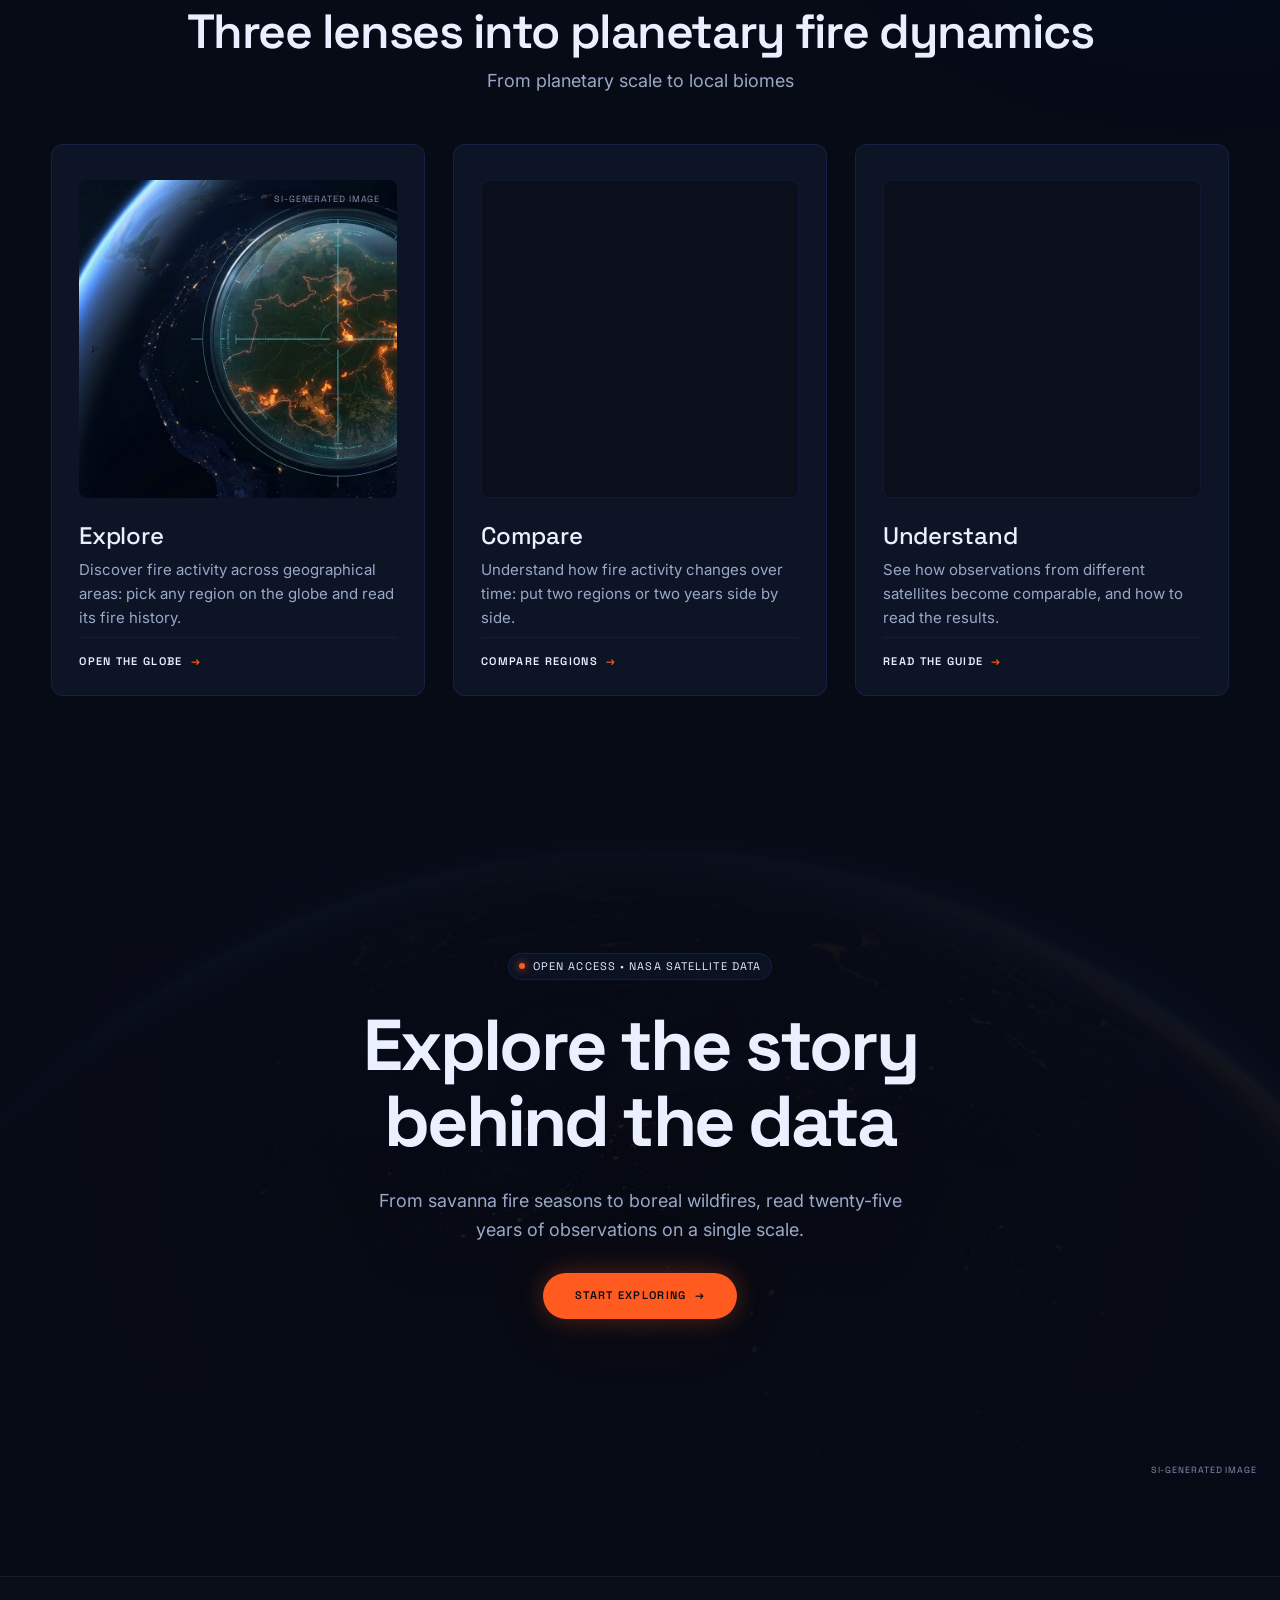
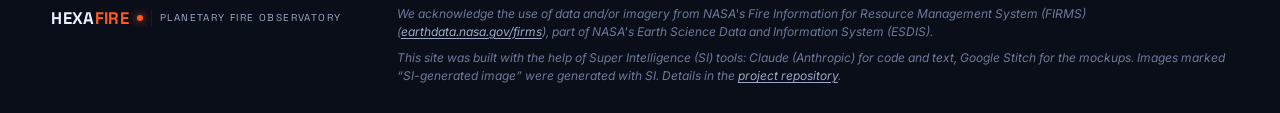
==== commit 59d6b9cc: "Home cards, SI marks and footer, About & guide page" ====
--- a/frontend/index.html
+++ b/frontend/index.html
@@ -20,6 +20,7 @@
   <section class="hero">
     <img class="hero-bg" src="public/assets/images/earth-orbit.jpg" alt="" aria-hidden="true">
     <div class="hero-veil"></div>
+    <span class="ai-mark hero-mark" data-i18n="shell.ai_img"></span>
     <div class="glow orbital" style="top:-10rem;left:50%;width:70rem;height:40rem;transform:translateX(-50%)"></div>
     <div class="hero-pips" aria-hidden="true">
       <span style="top:46%;left:47%"><i></i></span>
@@ -45,6 +46,7 @@
     <div class="grid problem-grid">
       <figure class="card flat media">
         <img src="public/assets/images/wildfire-orbit.jpg" alt="" loading="lazy">
+        <span class="ai-mark" data-i18n="shell.ai_img"></span>
       </figure>
       <div class="stack problem-text">
         <h2 class="headline-xl" data-i18n="home.s1_title"></h2>
@@ -62,7 +64,7 @@
     </div>
     <div class="grid grid-3">
       <a class="card lens" href="explore.html">
-        <div class="lens-visual"><img src="public/assets/images/earth-reticle.jpg" alt="" loading="lazy"></div>
+        <div class="lens-visual"><img src="public/assets/images/earth-reticle.jpg" alt="" loading="lazy"><span class="ai-mark" data-i18n="shell.ai_img"></span></div>
         <h3 class="headline-md" data-i18n="home.l1_title"></h3>
         <p class="muted" data-i18n="home.l1_text"></p>
         <span class="lens-link telemetry"><span data-i18n="home.l1_link"></span><span class="arrow fire">→</span></span>
@@ -74,7 +76,7 @@
         <span class="lens-link telemetry"><span data-i18n="home.l2_link"></span><span class="arrow fire">→</span></span>
       </a>
       <a class="card lens" href="methodology.html">
-        <div class="lens-visual"><img src="public/assets/images/wildfire-orbit.jpg" alt="" loading="lazy"></div>
+        <div class="lens-visual chart" id="lens-understand"></div>
         <h3 class="headline-md" data-i18n="home.l3_title"></h3>
         <p class="muted" data-i18n="home.l3_text"></p>
         <span class="lens-link telemetry"><span data-i18n="home.l3_link"></span><span class="arrow fire">→</span></span>
@@ -86,6 +88,7 @@
   <section class="final">
     <img class="hero-bg" src="public/assets/images/earth-orbit.jpg" alt="" aria-hidden="true" loading="lazy">
     <div class="final-veil"></div>
+    <span class="ai-mark hero-mark" data-i18n="shell.ai_img"></span>
     <div class="wrap final-body">
       <span class="chip starlight"><span class="pip pulse"></span><span data-i18n="home.final_chip"></span></span>
       <h2 class="display" data-i18n="home.final_title"></h2>
--- a/frontend/src/styles/base.css
+++ b/frontend/src/styles/base.css
@@ -178,4 +178,7 @@
 
 /* Barre de menus : rectangles simples, sans angles arrondis */
 .site-nav a, .lang, .lang button, .site-header .btn, .site-header .icon-btn, .mobile-nav a { border-radius: 0; }
-.site-footer { display: none; }
+.site-footer { margin-top: var(--space-2xl); border-top: 1px solid var(--hairline); box-shadow: none; background: var(--surface-lowest); }
+.site-footer .inner { display: flex; flex-wrap: wrap; align-items: flex-start; justify-content: space-between; gap: var(--space-md); padding-block: var(--space-lg); }
+.site-footer .notes { display: grid; gap: .5rem; max-width: 52rem; }
+.site-footer .ack { max-width: 52rem; font-size: 12px; color: var(--atmosphere-dim); line-height: 1.5; }
--- a/frontend/src/styles/home.css
+++ b/frontend/src/styles/home.css
@@ -69,3 +69,9 @@
 .final .wrap { position: relative; z-index: 2; }
 .final-body { display: flex; flex-direction: column; align-items: center; text-align: center; gap: var(--space-lg); max-width: 50rem; margin-block: auto; padding-block: var(--space-xl); }
 .final-body .lead { max-width: 34rem; }
+
+/* Marque des images générées par SI (règlement Space Apps) */
+.ai-mark { position: absolute; z-index: 3; right: .6rem; top: .6rem; padding: .15rem .45rem; border-radius: var(--r); background: rgba(7, 11, 22, .7); color: rgba(154, 168, 199, .85); font-family: var(--font-mono); font-size: 9px; letter-spacing: .1em; text-transform: uppercase; pointer-events: none; }
+.media { position: relative; }
+.ai-mark.hero-mark { top: auto; bottom: 1rem; right: 1rem; }
+.lens-visual.chart .axis { margin-top: .4rem; }
